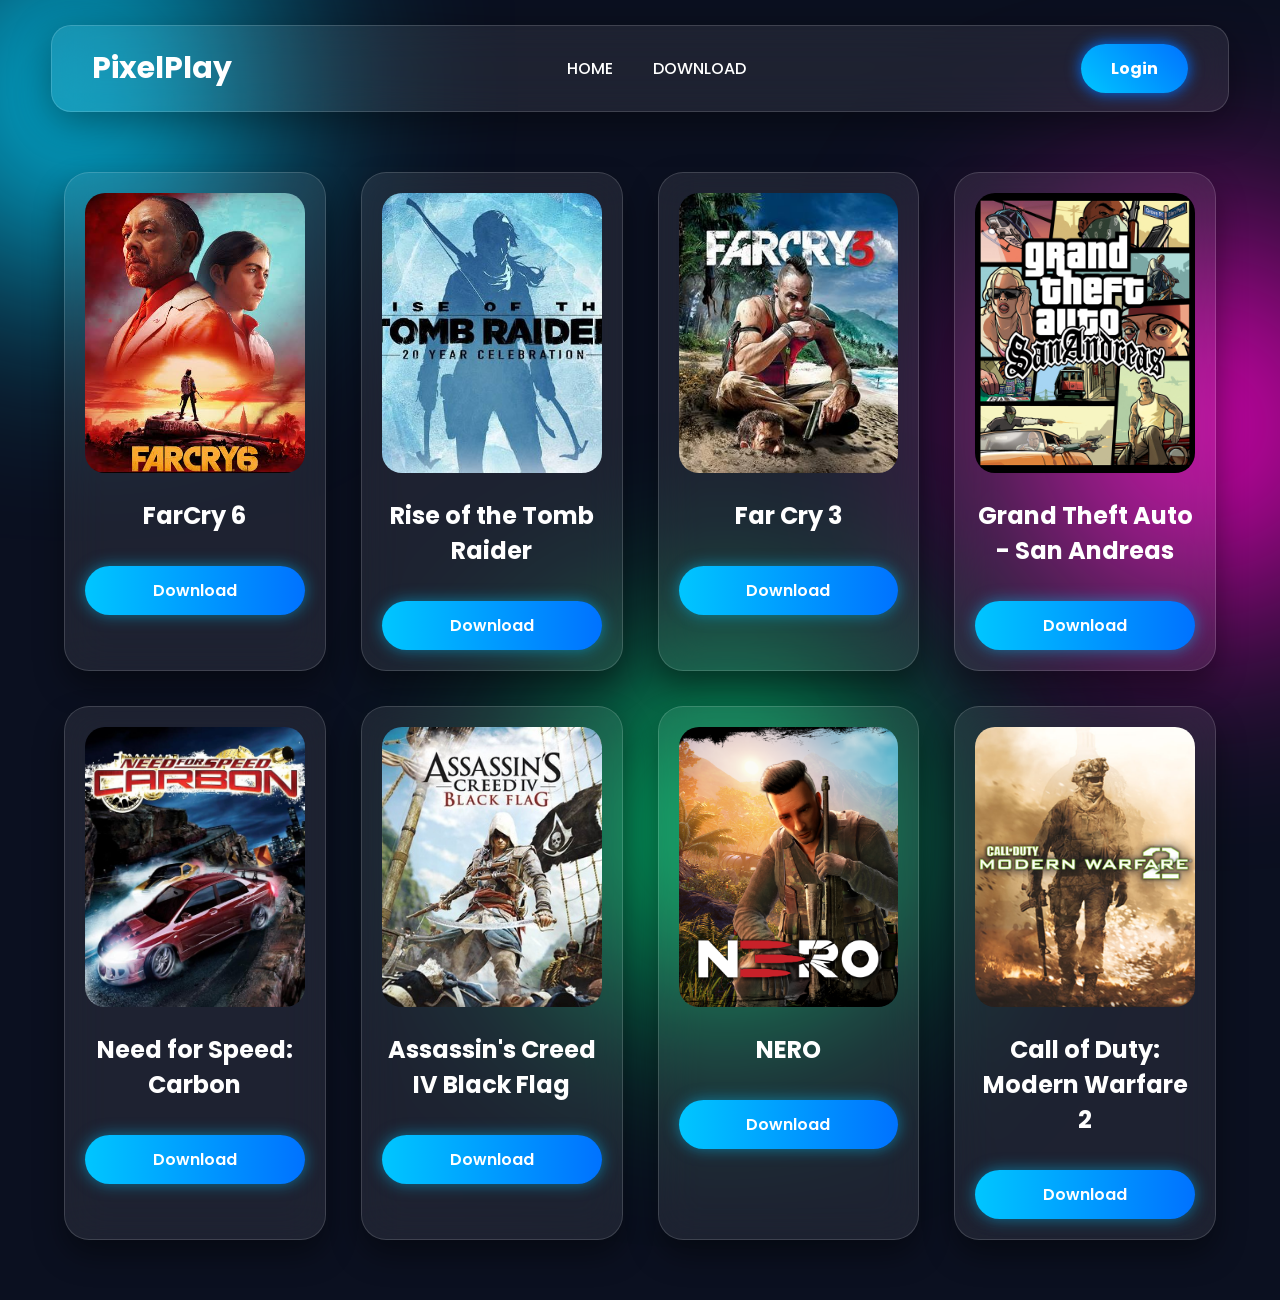
==== index.html @ 912ea1be "Add files via upload" ====
<!DOCTYPE html>
<html lang="en">
<head>
<meta charset="UTF-8">
<meta name="viewport" content="width=device-width, initial-scale=1.0">
<title>PixelPlay.com</title>

<link rel="stylesheet" href="style.css">

<link rel="preconnect" href="https://fonts.googleapis.com">
<link href="https://fonts.googleapis.com/css2?family=Poppins:wght@300;400;600;700&display=swap" rel="stylesheet">

</head>
<body>

<div class="bg1"></div>
<div class="bg2"></div>
<div class="bg3"></div>

<nav>

<div class="logo">
PixelPlay
</div>

<ul>

<li><a href="#">HOME</a></li>
<li><a href="#">DOWNLOAD</a></li>

</ul>

<button id="loginBtn" onclick="location.href='file:///C:/Users/User/Documents/Gme%20downlode%20web%20site/loging/login.html#'">
Login
</button>

</nav>

<section class="games">

<div class="card green">

<img src="farcry 6.jpg">

<h2>FarCry 6</h2>

<button >Download</button>

</div>

<div class="card blue">

<img src="Rise of the Tomb Raider.jpg">

<h2>Rise of the Tomb Raider</h2>

<button>Download</button>

</div>

<div class="card purple">

<img src="Far Cry 3.jpg">

<h2>Far Cry 3  </h2>

<button>Download</button>

</div>

<div class="card yellow">

<img src="Grand Theft Auto San Andreas.jpg">

<h2>Grand Theft Auto - San Andreas</h2>

<button>Download</button>

</div>

<div class="card cyan">

<img src="Need for Speed Carbon.jpg">

<h2>Need for Speed: Carbon</h2>

<button>Download</button>

</div>

<div class="card red">

<img src="Assassin's Creed IV  Black Flag.jpg">

<h2>Assassin's Creed IV Black Flag</h2>

<button>Download</button>

</div>

<div class="card red">

<img src="NERO.png">

<h2>NERO</h2>

<button>Download</button>

</div>


<div class="card red">

<img src="Call of Duty Modern Warfare 2.png">

<h2>Call of Duty: Modern Warfare 2</h2>

<button>Download</button>


</div>
</section>

</body>
</html>
---- style.css ----
*{
    margin:0;
    padding:0;
    box-sizing:border-box;
    font-family:'Poppins',sans-serif;
}

body{
    background:#0b1020;
    overflow-x:hidden;
    color:white;
}

/* Background */

.bg1,
.bg2,
.bg3{
    position:fixed;
    border-radius:50%;
    filter:blur(120px);
    z-index:-1;
}

.bg1{
    width:350px;
    height:350px;
    background:#00d4ff;
    top:-80px;
    left:-100px;
}

.bg2{
    width:350px;
    height:350px;
    background:#ff00cc;
    right:-100px;
    top:250px;
}

.bg3{
    width:300px;
    height:300px;
    background:#00ff88;
    bottom:-80px;
    left:45%;
}

/* Navbar */

nav{
    width:92%;
    margin:25px auto;
    display:flex;
    justify-content:space-between;
    align-items:center;

    padding:18px 40px;

    background:rgba(255,255,255,.08);

    backdrop-filter:blur(20px);

    border-radius:20px;

    border:1px solid rgba(255,255,255,.15);

    box-shadow:0 10px 40px rgba(0,0,0,.4);
}

.logo{

    font-size:32px;

    font-weight:700;

    color:#fff;

}

nav ul{

display:flex;

gap:40px;

list-style:none;

}

nav ul li a{

text-decoration:none;

color:white;

font-weight:500;

transition:.3s;

}

nav ul li a:hover{

color:#00d4ff;

}

.login{

padding:12px 28px;

border:none;

border-radius:30px;

background:#00d4ff;

color:white;

font-size:15px;

cursor:pointer;

transition:.3s;

}

.login:hover{

transform:scale(1.05);

background:#00b4d8;

}

/* Cards */

.games{

width:90%;

margin:60px auto;

display:grid;

grid-template-columns:repeat(auto-fit,minmax(250px,1fr));

gap:35px;

}

.card{

padding:20px;

border-radius:25px;

text-align:center;

background:rgba(255,255,255,.08);

backdrop-filter:blur(20px);

border:1px solid rgba(255,255,255,.15);

transition:.4s;

box-shadow:0 15px 30px rgba(0,0,0,.4);

}

.card:hover{

transform:translateY(-12px);

}

.card img{

width:100%;

height:280px;

object-fit:cover;

border-radius:20px;

}

.card h2{

margin:18px 0;

font-size:24px;

}

.card button{
    width: 100%;
    padding: 12px;
    margin-top: 15px;
    border: none;
    border-radius: 30px;
    background: linear-gradient(90deg, #00c6ff, #0072ff);
    color: white;
    font-size: 16px;
    font-weight: 600;
    cursor: pointer;
    transition: 0.3s ease;
    box-shadow: 0 0 15px rgba(0,198,255,0.5);
}

.card button:hover{
    transform: translateY(-3px);
    background: linear-gradient(90deg, #00ff99, #00c853);
    box-shadow: 0 0 25px rgba(0,255,153,0.8);
}

.card button:active{
    transform: scale(0.96);
}

/* Header */
header{
    width:100%;
    padding:20px 0;
}

/* Navigation Bar */
.navbar{
    width:90%;
    margin:auto;

    display:flex;
    justify-content:space-between;
    align-items:center;

    padding:15px 30px;

    background:rgba(255,255,255,.08);
    backdrop-filter:blur(20px);

    border-radius:20px;

    border:1px solid rgba(255,255,255,.15);

    box-shadow:0 10px 25px rgba(0,0,0,.4);
}

/* Logo */
.logo{
    color:white;
    font-size:30px;
    font-weight:bold;
}

/* Menu */
.nav-links{
    list-style:none;
    display:flex;
    gap:30px;
}

.nav-links li{
    display:inline;
}

/* Home & Download Buttons */
.nav-links a{

    text-decoration:none;
    color:white;

    font-size:18px;
    font-weight:600;

    padding:12px 25px;

    border-radius:30px;

    transition:.3s;
}

/* Hover */
.nav-links a:hover{

    background:#00d4ff;
    color:black;

    box-shadow:0 0 20px #00d4ff;

}

/* Active Button */
.nav-links a.active{

    background:#00d4ff;

    color:black;

}

/* Login Button */
.login-btn{

    padding:12px 28px;

    border:none;

    border-radius:30px;

    background:#ff0080;

    color:white;

    cursor:pointer;

    font-weight:bold;

    transition:.3s;

}

.login-btn:hover{

    background:#ff3399;

    box-shadow:0 0 20px #ff0080;

}

/* logung###################################################*/

button {

    background: linear-gradient(45deg, #00c6ff, #0072ff);
    color: white;

    padding: 12px 30px;

    border: none;
    border-radius: 30px;

    font-size: 16px;
    font-weight: bold;

    cursor: pointer;

    transition: 0.3s;

    box-shadow: 0 0 15px #0072ff;

}


button:hover {

    transform: scale(1.1);

    background: linear-gradient(45deg, #0072ff, #00c6ff);

    box-shadow: 0 0 25px #00c6ff;

}
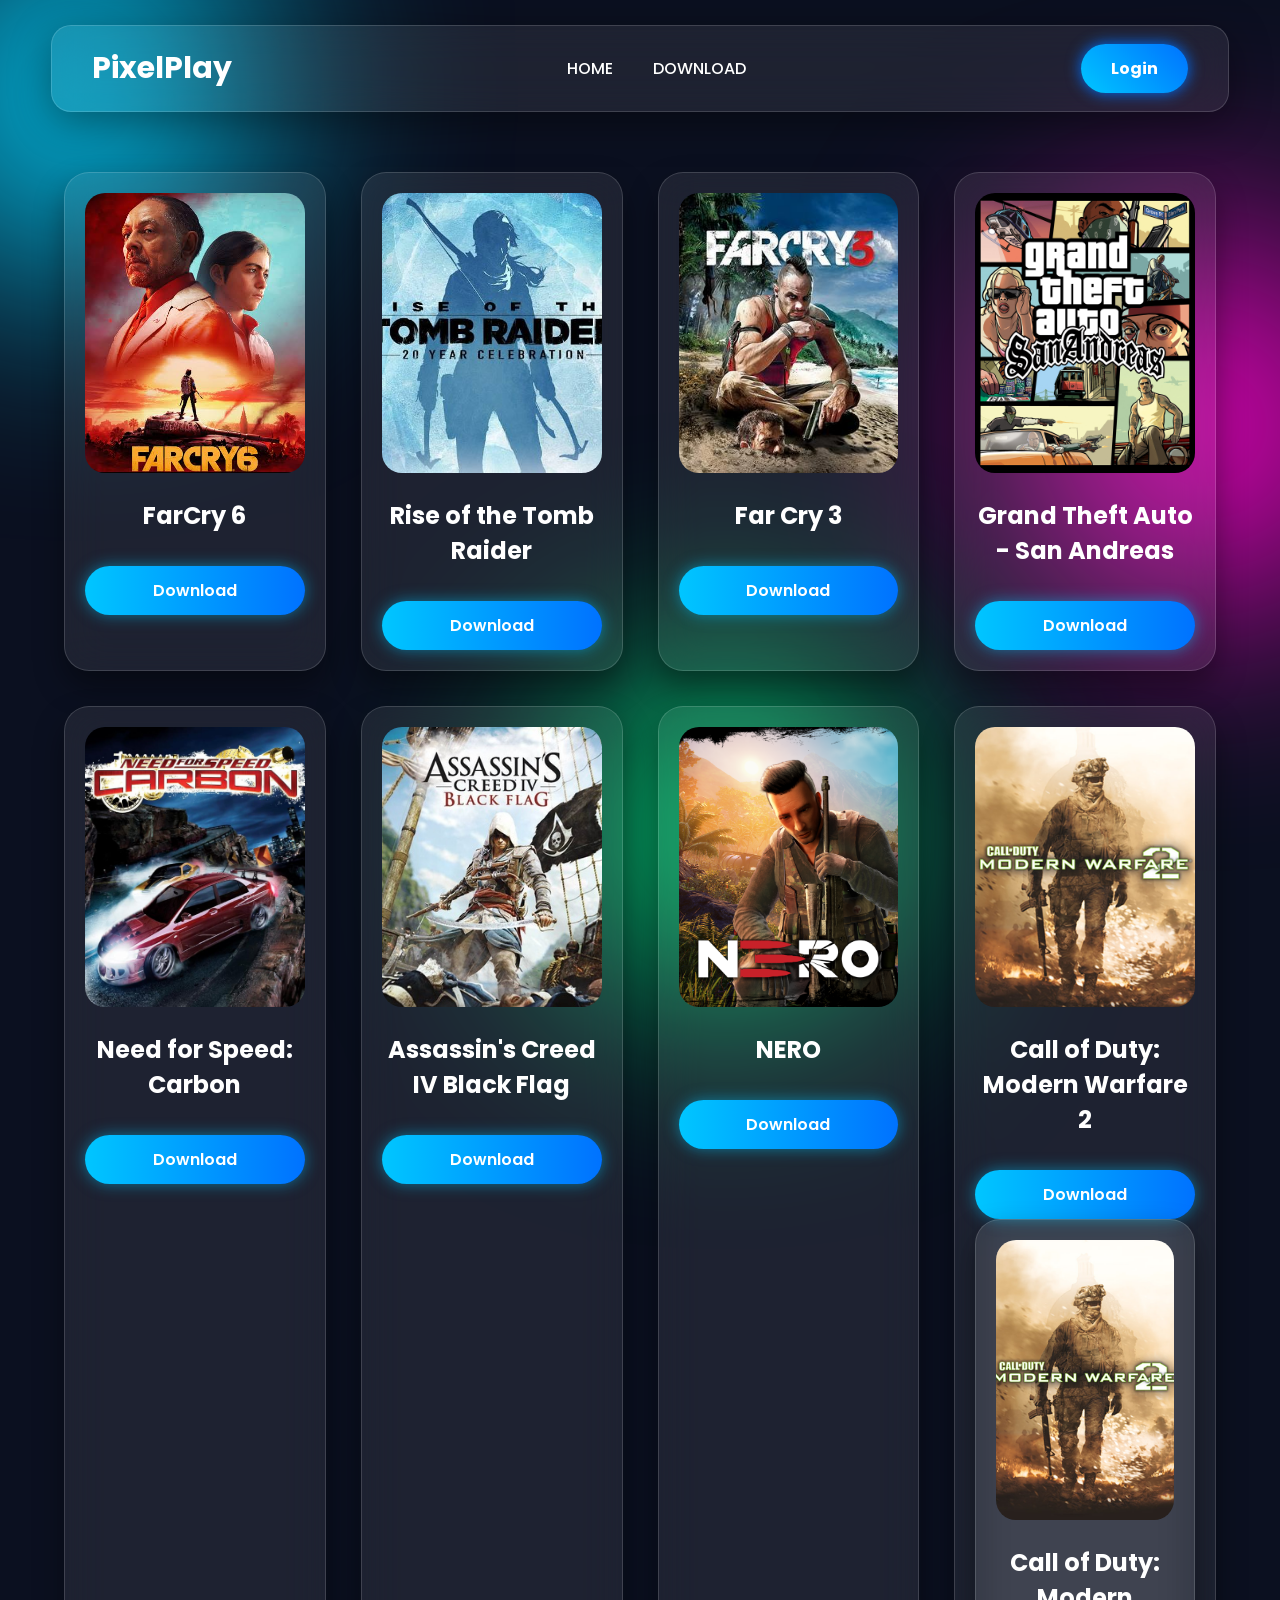
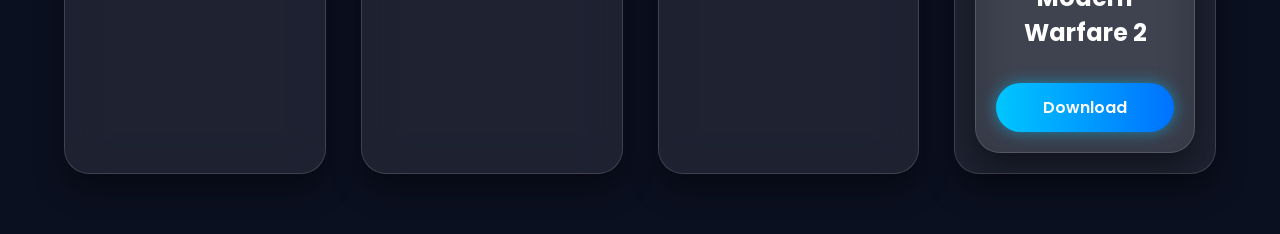
==== commit f224fe11: "Update index.html" ====
--- a/index.html
+++ b/index.html
@@ -117,9 +117,17 @@
 
 <button>Download</button>
 
+  <div class="card red">
+
+<img src="Call of Duty Modern Warfare 2.png">
+
+<h2>Call of Duty: Modern Warfare 2</h2>
+
+<button>Download</button>
+
 
 </div>
 </section>
 
 </body>
-</html>+</html>
